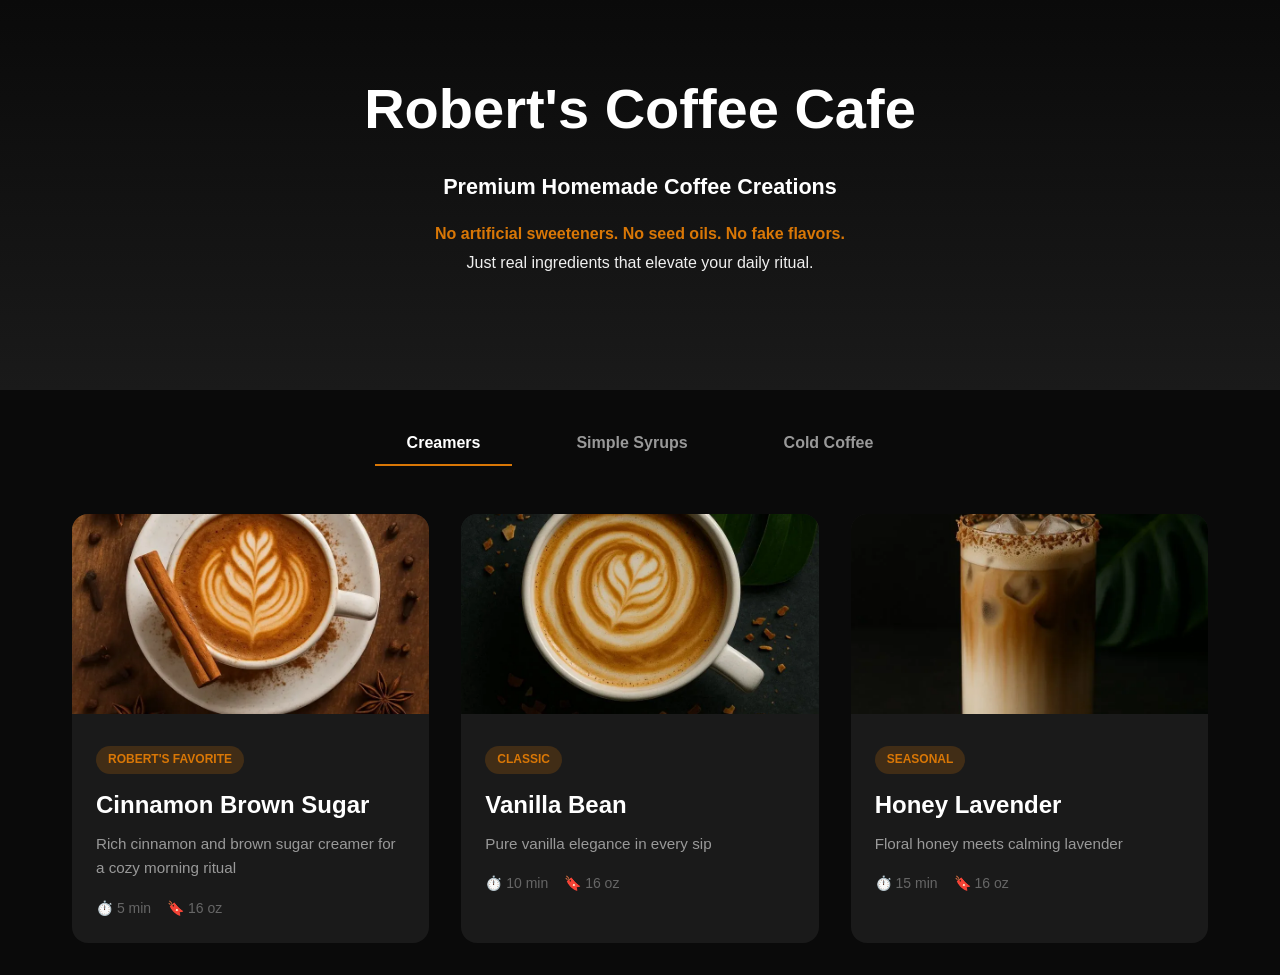
==== roberts-coffee-complete.html @ ca6c8475 "optimized images" ====
<!DOCTYPE html>
<html lang="en">
<head>
    <meta charset="UTF-8">
    <meta name="viewport" content="width=device-width, initial-scale=1.0">
    <title>Robert's Coffee Cafe</title>
    <style>
        * {
            margin: 0;
            padding: 0;
            box-sizing: border-box;
        }

        body {
            font-family: -apple-system, BlinkMacSystemFont, 'Segoe UI', sans-serif;
            background: #0a0a0a;
            color: #fff;
            line-height: 1.6;
        }

        .hero {
            text-align: center;
            padding: 4rem 2rem;
            background: linear-gradient(180deg, #0a0a0a 0%, #1a1a1a 100%);
        }

        h1 {
            font-size: 3.5rem;
            font-weight: 900;
            margin-bottom: 1rem;
        }

        .tagline {
            font-size: 1.35rem;
            color: #ffffff;
            margin-bottom: 1rem;
            font-weight: 600;
        }

        .subtitle {
            color: #f0f0f0;
            margin-bottom: 3rem;
            font-size: 1rem;
            line-height: 1.8;
            margin-top: 0.5rem;
        }

        .subtitle strong {
            color: #d97706;
        }

        .container {
            max-width: 1200px;
            margin: 0 auto;
            padding: 2rem;
        }

        .tabs {
            display: flex;
            gap: 2rem;
            justify-content: center;
            margin-bottom: 3rem;
        }

        .tab {
            padding: 0.75rem 2rem;
            background: transparent;
            border: none;
            color: #999;
            font-size: 1rem;
            font-weight: 600;
            cursor: pointer;
            border-bottom: 2px solid transparent;
            transition: all 0.3s;
        }

        .tab.active {
            color: #fff;
            border-bottom-color: #d97706;
        }

        .recipes-grid {
            display: grid;
            grid-template-columns: repeat(3, 1fr);
            gap: 2rem;
        }

        @media (max-width: 768px) {
            .recipes-grid {
                grid-template-columns: 1fr;
            }
        }

        .recipe-card {
            background: #1a1a1a;
            border-radius: 16px;
            overflow: hidden;
            cursor: pointer;
            transition: transform 0.3s;
        }

        .recipe-card:hover {
            transform: translateY(-8px);
        }

        .recipe-image {
            width: 100%;
            height: 200px;
            object-fit: cover;
        }

        .recipe-content {
            padding: 1.5rem;
        }

        .recipe-badge {
            display: inline-block;
            padding: 0.25rem 0.75rem;
            background: rgba(217, 119, 6, 0.2);
            border-radius: 20px;
            font-size: 0.75rem;
            color: #d97706;
            font-weight: 700;
            text-transform: uppercase;
            margin-bottom: 0.75rem;
        }

        .recipe-name {
            font-size: 1.5rem;
            font-weight: 800;
            margin-bottom: 0.5rem;
        }

        .recipe-description {
            color: #999;
            font-size: 0.95rem;
            margin-bottom: 1rem;
        }

        .recipe-meta {
            display: flex;
            gap: 1rem;
            font-size: 0.875rem;
            color: #666;
        }

        .modal {
            display: none;
            position: fixed;
            top: 0;
            left: 0;
            right: 0;
            bottom: 0;
            background: rgba(0, 0, 0, 0.9);
            z-index: 1000;
            padding: 2rem;
            overflow-y: auto;
        }

        .modal.active {
            display: flex;
            align-items: center;
            justify-content: center;
        }

        .modal-content {
            background: #1a1a1a;
            border-radius: 24px;
            max-width: 800px;
            width: 100%;
            max-height: 90vh;
            overflow-y: auto;
        }

        .modal-close {
            position: absolute;
            top: 1rem;
            right: 1rem;
            width: 40px;
            height: 40px;
            border-radius: 50%;
            background: #333;
            border: none;
            color: white;
            font-size: 1.5rem;
            cursor: pointer;
        }

        .modal-header {
            position: relative;
        }

        .modal-image {
            width: 100%;
            height: 300px;
            object-fit: cover;
        }

        .modal-body {
            padding: 2rem;
        }

        .detail-grid {
            display: grid;
            grid-template-columns: 1fr 1fr;
            gap: 2rem;
        }

        .detail-section h3 {
            color: #d97706;
            margin-bottom: 1rem;
        }

        .ingredient-item, .step-item {
            display: flex;
            gap: 0.5rem;
            margin-bottom: 0.75rem;
        }

        @media (max-width: 768px) {
            h1 {
                font-size: 2.5rem;
            }
            .detail-grid {
                grid-template-columns: 1fr;
            }
        }
    </style>
</head>
<body>
    <div class="hero">
        <h1>Robert's Coffee Cafe</h1>
        <p class="tagline">Premium Homemade Coffee Creations</p>
        <p class="subtitle">
            <strong>No artificial sweeteners. No seed oils. No fake flavors.</strong><br>
            Just real ingredients that elevate your daily ritual.
        </p>
    </div>

    <div class="container">
        <div class="tabs">
            <button class="tab active" onclick="switchTab('creamers')">Creamers</button>
            <button class="tab" onclick="switchTab('syrups')">Simple Syrups</button>
            <button class="tab" onclick="switchTab('coldcoffee')">Cold Coffee</button>
        </div>
        <div id="recipes-grid" class="recipes-grid"></div>
    </div>

    <div id="modal" class="modal">
        <div class="modal-content">
            <div class="modal-header">
                <button class="modal-close" onclick="closeModal()">×</button>
                <img id="modal-image" class="modal-image" src="">
            </div>
            <div class="modal-body" id="modal-body"></div>
        </div>
    </div>

    <script>
        const recipes = {
            creamers: [
                {
                    name: "Cinnamon Brown Sugar",
                    badge: "Robert's Favorite",
                    image: "./optimized/cinnamon-brown-sugar-large.webp",
                    description: "Rich cinnamon and brown sugar creamer for a cozy morning ritual",
                    prep: "5 min",
                    yield: "16 oz",
                    ingredients: [
                        "1 cup heavy cream",
                        "3 tbsp brown sugar",
                        "1 tsp cinnamon",
                        "Pinch of sea salt"
                    ],
                    instructions: [
                        "Whip heavy cream until soft peaks form",
                        "Add brown sugar and cinnamon gradually",
                        "Fold in salt and vanilla",
                        "Store in glass jar for up to 5 days"
                    ]
                },
                {
                    name: "Vanilla Bean",
                    badge: "Classic",
                    image: "./optimized/vanilla-bean-large.webp",
                    description: "Pure vanilla elegance in every sip",
                    prep: "10 min",
                    yield: "16 oz",
                    ingredients: [
                        "1 cup heavy cream",
                        "1 vanilla bean (scraped)",
                        "2 tbsp maple syrup",
                        "Pinch of sea salt"
                    ],
                    instructions: [
                        "Scrape vanilla bean pods",
                        "Heat cream gently with vanilla",
                        "Add maple syrup and salt",
                        "Cool and store in refrigerator"
                    ]
                },
                {
                    name: "Honey Lavender",
                    badge: "Seasonal",
                    image: "./optimized/honey-lavender-large.webp",
                    description: "Floral honey meets calming lavender",
                    prep: "15 min",
                    yield: "16 oz",
                    ingredients: [
                        "1 cup heavy cream",
                        "3 tbsp raw honey",
                        "1 tsp dried lavender",
                        "Splash of vanilla"
                    ],
                    instructions: [
                        "Steep lavender in warm cream",
                        "Strain and cool completely",
                        "Whisk in honey until smooth",
                        "Refrigerate before use"
                    ]
                }
            ],
            syrups: [
                {
                    name: "Simple Syrup",
                    badge: "Essential",
                    image: "./optimized/simple-syrup-large.webp",
                    description: "The foundation of perfect coffee sweetness",
                    prep: "10 min",
                    yield: "8 oz",
                    ingredients: [
                        "1 cup sugar",
                        "1 cup water",
                        "Pinch of sea salt"
                    ],
                    instructions: [
                        "Combine sugar and water in saucepan",
                        "Heat until sugar dissolves completely",
                        "Add pinch of salt",
                        "Cool and store in glass bottle"
                    ]
                },
                {
                    name: "Maple Cinnamon",
                    badge: "Fall Favorite",
                    image: "./optimized/maple-cinnamon-large.webp",
                    description: "Warm maple with a cinnamon kick",
                    prep: "15 min",
                    yield: "8 oz",
                    ingredients: [
                        "1 cup maple syrup",
                        "2 tbsp water",
                        "1.5 tsp cinnamon",
                        "Pinch of nutmeg"
                    ],
                    instructions: [
                        "Warm maple syrup gently",
                        "Add cinnamon and nutmeg",
                        "Stir well and cool",
                        "Use 1-2 tbsp per coffee"
                    ]
                },
                {
                    name: "Pumpkin Spice",
                    badge: "Seasonal",
                    image: "./optimized/pumpkin-spice-large.webp",
                    description: "Autumn in a bottle",
                    prep: "15 min",
                    yield: "8 oz",
                    ingredients: [
                        "1 cup sugar",
                        "3/4 cup water",
                        "1 tbsp pumpkin puree",
                        "1 tsp pumpkin pie spice"
                    ],
                    instructions: [
                        "Combine sugar and water, heat until dissolved",
                        "Whisk in pumpkin puree smoothly",
                        "Add pumpkin pie spice and stir",
                        "Cool and store properly"
                    ]
                }
            ],
            coldcoffee: [
                {
                    name: "Cold Brew",
                    badge: "Smooth & Bold",
                    image: "./optimized/cold-brew-large.webp",
                    description: "Smooth, cold-steeped perfection",
                    prep: "24 hours",
                    yield: "32 oz",
                    ingredients: [
                        "1 cup coarse coffee grounds",
                        "4 cups cold filtered water",
                        "Optional: sea salt"
                    ],
                    instructions: [
                        "Add grounds to large jar",
                        "Pour cold water over grounds",
                        "Stir gently, cover and refrigerate",
                        "Strain after 24 hours through cheesecloth"
                    ]
                },
                {
                    name: "Cinnamon Cold Foam",
                    badge: "Silky & Light",
                    image: "./optimized/cinnamon-cold-foam-large.webp",
                    description: "Airy cinnamon foam on cold brew",
                    prep: "5 min",
                    yield: "12 oz",
                    ingredients: [
                        "1/2 cup cold milk or cream",
                        "1 tsp cinnamon",
                        "1 tsp vanilla",
                        "1 tbsp sugar"
                    ],
                    instructions: [
                        "Pour cold milk into frother",
                        "Add cinnamon, vanilla, and sugar",
                        "Froth until tripled in volume",
                        "Top cold brew with fluffy foam"
                    ]
                },
                {
                    name: "Iced Vanilla Latte",
                    badge: "Creamy Classic",
                    image: "./optimized/iced-vanilla-latte-large.webp",
                    description: "Silky vanilla in an iced glass",
                    prep: "3 min",
                    yield: "12 oz",
                    ingredients: [
                        "2 oz espresso (or strong coffee)",
                        "8 oz cold milk",
                        "1 tbsp vanilla syrup",
                        "Ice cubes"
                    ],
                    instructions: [
                        "Prepare espresso and let cool slightly",
                        "Fill glass with ice",
                        "Add vanilla syrup to glass",
                        "Pour espresso, then milk. Stir and enjoy!"
                    ]
                }
            ]
        };

        let currentTab = 'creamers';

        function renderRecipes(tab) {
            const grid = document.getElementById('recipes-grid');
            grid.innerHTML = '';

            recipes[tab].forEach(recipe => {
                const card = document.createElement('div');
                card.className = 'recipe-card';
                card.onclick = () => openModal(recipe);

                card.innerHTML = `
                    <img src="${recipe.image}" alt="${recipe.name}" class="recipe-image">
                    <div class="recipe-content">
                        <span class="recipe-badge">${recipe.badge}</span>
                        <h2 class="recipe-name">${recipe.name}</h2>
                        <p class="recipe-description">${recipe.description}</p>
                        <div class="recipe-meta">
                            <span>⏱️ ${recipe.prep}</span>
                            <span>🔖 ${recipe.yield}</span>
                        </div>
                    </div>
                `;

                grid.appendChild(card);
            });
        }

        function switchTab(tab) {
            currentTab = tab;
            document.querySelectorAll('.tab').forEach(el => el.classList.remove('active'));
            event.target.classList.add('active');
            renderRecipes(tab);
        }

        function openModal(recipe) {
            const modal = document.getElementById('modal');
            document.getElementById('modal-image').src = recipe.image;

            let ingredientsList = recipe.ingredients.map(ing => `<div class="ingredient-item">✓ ${ing}</div>`).join('');
            let instructionsList = recipe.instructions.map((step, idx) => `<div class="step-item"><strong>${idx + 1}.</strong> ${step}</div>`).join('');

            document.getElementById('modal-body').innerHTML = `
                <h1 style="color: #d97706; margin-bottom: 1rem;">${recipe.name}</h1>
                <div class="detail-grid">
                    <div>
                        <h3>Ingredients</h3>
                        ${ingredientsList}
                    </div>
                    <div>
                        <h3>Instructions</h3>
                        ${instructionsList}
                    </div>
                </div>
            `;

            modal.classList.add('active');
        }

        function closeModal() {
            document.getElementById('modal').classList.remove('active');
        }

        // Initialize
        renderRecipes(currentTab);
    </script>
</body>
</html>
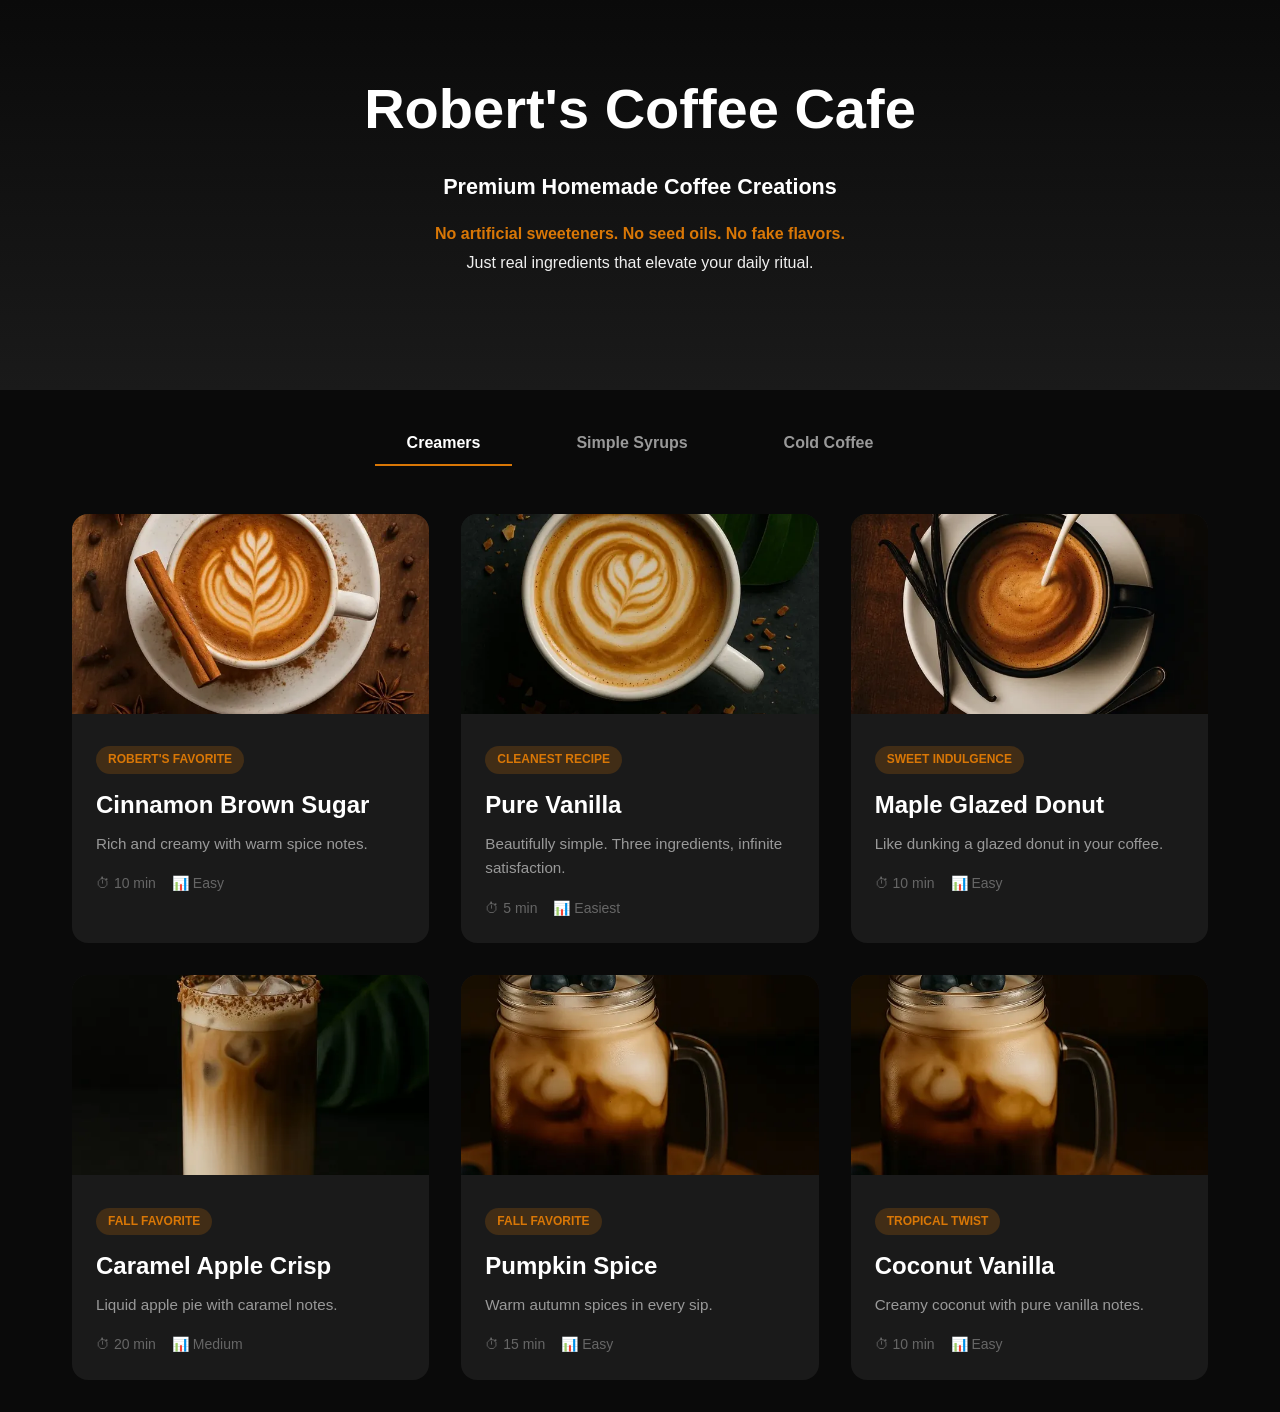
==== commit a08217c4: "Use thumbnails for recipe cards" ====
--- a/roberts-coffee-complete.html
+++ b/roberts-coffee-complete.html
@@ -4,228 +4,7 @@
     <meta charset="UTF-8">
     <meta name="viewport" content="width=device-width, initial-scale=1.0">
     <title>Robert's Coffee Cafe</title>
-    <style>
-        * {
-            margin: 0;
-            padding: 0;
-            box-sizing: border-box;
-        }
-
-        body {
-            font-family: -apple-system, BlinkMacSystemFont, 'Segoe UI', sans-serif;
-            background: #0a0a0a;
-            color: #fff;
-            line-height: 1.6;
-        }
-
-        .hero {
-            text-align: center;
-            padding: 4rem 2rem;
-            background: linear-gradient(180deg, #0a0a0a 0%, #1a1a1a 100%);
-        }
-
-        h1 {
-            font-size: 3.5rem;
-            font-weight: 900;
-            margin-bottom: 1rem;
-        }
-
-        .tagline {
-            font-size: 1.35rem;
-            color: #ffffff;
-            margin-bottom: 1rem;
-            font-weight: 600;
-        }
-
-        .subtitle {
-            color: #f0f0f0;
-            margin-bottom: 3rem;
-            font-size: 1rem;
-            line-height: 1.8;
-            margin-top: 0.5rem;
-        }
-
-        .subtitle strong {
-            color: #d97706;
-        }
-
-        .container {
-            max-width: 1200px;
-            margin: 0 auto;
-            padding: 2rem;
-        }
-
-        .tabs {
-            display: flex;
-            gap: 2rem;
-            justify-content: center;
-            margin-bottom: 3rem;
-        }
-
-        .tab {
-            padding: 0.75rem 2rem;
-            background: transparent;
-            border: none;
-            color: #999;
-            font-size: 1rem;
-            font-weight: 600;
-            cursor: pointer;
-            border-bottom: 2px solid transparent;
-            transition: all 0.3s;
-        }
-
-        .tab.active {
-            color: #fff;
-            border-bottom-color: #d97706;
-        }
-
-        .recipes-grid {
-            display: grid;
-            grid-template-columns: repeat(3, 1fr);
-            gap: 2rem;
-        }
-
-        @media (max-width: 768px) {
-            .recipes-grid {
-                grid-template-columns: 1fr;
-            }
-        }
-
-        .recipe-card {
-            background: #1a1a1a;
-            border-radius: 16px;
-            overflow: hidden;
-            cursor: pointer;
-            transition: transform 0.3s;
-        }
-
-        .recipe-card:hover {
-            transform: translateY(-8px);
-        }
-
-        .recipe-image {
-            width: 100%;
-            height: 200px;
-            object-fit: cover;
-        }
-
-        .recipe-content {
-            padding: 1.5rem;
-        }
-
-        .recipe-badge {
-            display: inline-block;
-            padding: 0.25rem 0.75rem;
-            background: rgba(217, 119, 6, 0.2);
-            border-radius: 20px;
-            font-size: 0.75rem;
-            color: #d97706;
-            font-weight: 700;
-            text-transform: uppercase;
-            margin-bottom: 0.75rem;
-        }
-
-        .recipe-name {
-            font-size: 1.5rem;
-            font-weight: 800;
-            margin-bottom: 0.5rem;
-        }
-
-        .recipe-description {
-            color: #999;
-            font-size: 0.95rem;
-            margin-bottom: 1rem;
-        }
-
-        .recipe-meta {
-            display: flex;
-            gap: 1rem;
-            font-size: 0.875rem;
-            color: #666;
-        }
-
-        .modal {
-            display: none;
-            position: fixed;
-            top: 0;
-            left: 0;
-            right: 0;
-            bottom: 0;
-            background: rgba(0, 0, 0, 0.9);
-            z-index: 1000;
-            padding: 2rem;
-            overflow-y: auto;
-        }
-
-        .modal.active {
-            display: flex;
-            align-items: center;
-            justify-content: center;
-        }
-
-        .modal-content {
-            background: #1a1a1a;
-            border-radius: 24px;
-            max-width: 800px;
-            width: 100%;
-            max-height: 90vh;
-            overflow-y: auto;
-        }
-
-        .modal-close {
-            position: absolute;
-            top: 1rem;
-            right: 1rem;
-            width: 40px;
-            height: 40px;
-            border-radius: 50%;
-            background: #333;
-            border: none;
-            color: white;
-            font-size: 1.5rem;
-            cursor: pointer;
-        }
-
-        .modal-header {
-            position: relative;
-        }
-
-        .modal-image {
-            width: 100%;
-            height: 300px;
-            object-fit: cover;
-        }
-
-        .modal-body {
-            padding: 2rem;
-        }
-
-        .detail-grid {
-            display: grid;
-            grid-template-columns: 1fr 1fr;
-            gap: 2rem;
-        }
-
-        .detail-section h3 {
-            color: #d97706;
-            margin-bottom: 1rem;
-        }
-
-        .ingredient-item, .step-item {
-            display: flex;
-            gap: 0.5rem;
-            margin-bottom: 0.75rem;
-        }
-
-        @media (max-width: 768px) {
-            h1 {
-                font-size: 2.5rem;
-            }
-            .detail-grid {
-                grid-template-columns: 1fr;
-            }
-        }
-    </style>
+    <link rel="stylesheet" href="styles.css">
 </head>
 <body>
     <div class="hero">
@@ -256,259 +35,6 @@
         </div>
     </div>
 
-    <script>
-        const recipes = {
-            creamers: [
-                {
-                    name: "Cinnamon Brown Sugar",
-                    badge: "Robert's Favorite",
-                    image: "./optimized/cinnamon-brown-sugar-large.webp",
-                    description: "Rich cinnamon and brown sugar creamer for a cozy morning ritual",
-                    prep: "5 min",
-                    yield: "16 oz",
-                    ingredients: [
-                        "1 cup heavy cream",
-                        "3 tbsp brown sugar",
-                        "1 tsp cinnamon",
-                        "Pinch of sea salt"
-                    ],
-                    instructions: [
-                        "Whip heavy cream until soft peaks form",
-                        "Add brown sugar and cinnamon gradually",
-                        "Fold in salt and vanilla",
-                        "Store in glass jar for up to 5 days"
-                    ]
-                },
-                {
-                    name: "Vanilla Bean",
-                    badge: "Classic",
-                    image: "./optimized/vanilla-bean-large.webp",
-                    description: "Pure vanilla elegance in every sip",
-                    prep: "10 min",
-                    yield: "16 oz",
-                    ingredients: [
-                        "1 cup heavy cream",
-                        "1 vanilla bean (scraped)",
-                        "2 tbsp maple syrup",
-                        "Pinch of sea salt"
-                    ],
-                    instructions: [
-                        "Scrape vanilla bean pods",
-                        "Heat cream gently with vanilla",
-                        "Add maple syrup and salt",
-                        "Cool and store in refrigerator"
-                    ]
-                },
-                {
-                    name: "Honey Lavender",
-                    badge: "Seasonal",
-                    image: "./optimized/honey-lavender-large.webp",
-                    description: "Floral honey meets calming lavender",
-                    prep: "15 min",
-                    yield: "16 oz",
-                    ingredients: [
-                        "1 cup heavy cream",
-                        "3 tbsp raw honey",
-                        "1 tsp dried lavender",
-                        "Splash of vanilla"
-                    ],
-                    instructions: [
-                        "Steep lavender in warm cream",
-                        "Strain and cool completely",
-                        "Whisk in honey until smooth",
-                        "Refrigerate before use"
-                    ]
-                }
-            ],
-            syrups: [
-                {
-                    name: "Simple Syrup",
-                    badge: "Essential",
-                    image: "./optimized/simple-syrup-large.webp",
-                    description: "The foundation of perfect coffee sweetness",
-                    prep: "10 min",
-                    yield: "8 oz",
-                    ingredients: [
-                        "1 cup sugar",
-                        "1 cup water",
-                        "Pinch of sea salt"
-                    ],
-                    instructions: [
-                        "Combine sugar and water in saucepan",
-                        "Heat until sugar dissolves completely",
-                        "Add pinch of salt",
-                        "Cool and store in glass bottle"
-                    ]
-                },
-                {
-                    name: "Maple Cinnamon",
-                    badge: "Fall Favorite",
-                    image: "./optimized/maple-cinnamon-large.webp",
-                    description: "Warm maple with a cinnamon kick",
-                    prep: "15 min",
-                    yield: "8 oz",
-                    ingredients: [
-                        "1 cup maple syrup",
-                        "2 tbsp water",
-                        "1.5 tsp cinnamon",
-                        "Pinch of nutmeg"
-                    ],
-                    instructions: [
-                        "Warm maple syrup gently",
-                        "Add cinnamon and nutmeg",
-                        "Stir well and cool",
-                        "Use 1-2 tbsp per coffee"
-                    ]
-                },
-                {
-                    name: "Pumpkin Spice",
-                    badge: "Seasonal",
-                    image: "./optimized/pumpkin-spice-large.webp",
-                    description: "Autumn in a bottle",
-                    prep: "15 min",
-                    yield: "8 oz",
-                    ingredients: [
-                        "1 cup sugar",
-                        "3/4 cup water",
-                        "1 tbsp pumpkin puree",
-                        "1 tsp pumpkin pie spice"
-                    ],
-                    instructions: [
-                        "Combine sugar and water, heat until dissolved",
-                        "Whisk in pumpkin puree smoothly",
-                        "Add pumpkin pie spice and stir",
-                        "Cool and store properly"
-                    ]
-                }
-            ],
-            coldcoffee: [
-                {
-                    name: "Cold Brew",
-                    badge: "Smooth & Bold",
-                    image: "./optimized/cold-brew-large.webp",
-                    description: "Smooth, cold-steeped perfection",
-                    prep: "24 hours",
-                    yield: "32 oz",
-                    ingredients: [
-                        "1 cup coarse coffee grounds",
-                        "4 cups cold filtered water",
-                        "Optional: sea salt"
-                    ],
-                    instructions: [
-                        "Add grounds to large jar",
-                        "Pour cold water over grounds",
-                        "Stir gently, cover and refrigerate",
-                        "Strain after 24 hours through cheesecloth"
-                    ]
-                },
-                {
-                    name: "Cinnamon Cold Foam",
-                    badge: "Silky & Light",
-                    image: "./optimized/cinnamon-cold-foam-large.webp",
-                    description: "Airy cinnamon foam on cold brew",
-                    prep: "5 min",
-                    yield: "12 oz",
-                    ingredients: [
-                        "1/2 cup cold milk or cream",
-                        "1 tsp cinnamon",
-                        "1 tsp vanilla",
-                        "1 tbsp sugar"
-                    ],
-                    instructions: [
-                        "Pour cold milk into frother",
-                        "Add cinnamon, vanilla, and sugar",
-                        "Froth until tripled in volume",
-                        "Top cold brew with fluffy foam"
-                    ]
-                },
-                {
-                    name: "Iced Vanilla Latte",
-                    badge: "Creamy Classic",
-                    image: "./optimized/iced-vanilla-latte-large.webp",
-                    description: "Silky vanilla in an iced glass",
-                    prep: "3 min",
-                    yield: "12 oz",
-                    ingredients: [
-                        "2 oz espresso (or strong coffee)",
-                        "8 oz cold milk",
-                        "1 tbsp vanilla syrup",
-                        "Ice cubes"
-                    ],
-                    instructions: [
-                        "Prepare espresso and let cool slightly",
-                        "Fill glass with ice",
-                        "Add vanilla syrup to glass",
-                        "Pour espresso, then milk. Stir and enjoy!"
-                    ]
-                }
-            ]
-        };
-
-        let currentTab = 'creamers';
-
-        function renderRecipes(tab) {
-            const grid = document.getElementById('recipes-grid');
-            grid.innerHTML = '';
-
-            recipes[tab].forEach(recipe => {
-                const card = document.createElement('div');
-                card.className = 'recipe-card';
-                card.onclick = () => openModal(recipe);
-
-                card.innerHTML = `
-                    <img src="${recipe.image}" alt="${recipe.name}" class="recipe-image">
-                    <div class="recipe-content">
-                        <span class="recipe-badge">${recipe.badge}</span>
-                        <h2 class="recipe-name">${recipe.name}</h2>
-                        <p class="recipe-description">${recipe.description}</p>
-                        <div class="recipe-meta">
-                            <span>⏱️ ${recipe.prep}</span>
-                            <span>🔖 ${recipe.yield}</span>
-                        </div>
-                    </div>
-                `;
-
-                grid.appendChild(card);
-            });
-        }
-
-        function switchTab(tab) {
-            currentTab = tab;
-            document.querySelectorAll('.tab').forEach(el => el.classList.remove('active'));
-            event.target.classList.add('active');
-            renderRecipes(tab);
-        }
-
-        function openModal(recipe) {
-            const modal = document.getElementById('modal');
-            document.getElementById('modal-image').src = recipe.image;
-
-            let ingredientsList = recipe.ingredients.map(ing => `<div class="ingredient-item">✓ ${ing}</div>`).join('');
-            let instructionsList = recipe.instructions.map((step, idx) => `<div class="step-item"><strong>${idx + 1}.</strong> ${step}</div>`).join('');
-
-            document.getElementById('modal-body').innerHTML = `
-                <h1 style="color: #d97706; margin-bottom: 1rem;">${recipe.name}</h1>
-                <div class="detail-grid">
-                    <div>
-                        <h3>Ingredients</h3>
-                        ${ingredientsList}
-                    </div>
-                    <div>
-                        <h3>Instructions</h3>
-                        ${instructionsList}
-                    </div>
-                </div>
-            `;
-
-            modal.classList.add('active');
-        }
-
-        function closeModal() {
-            document.getElementById('modal').classList.remove('active');
-        }
-
-        // Initialize
-        renderRecipes(currentTab);
-    </script>
+    <script src="app.js"></script>
 </body>
-</html>+</html>
--- a/styles.css
+++ b/styles.css
@@ -0,0 +1,220 @@
+* {
+    margin: 0;
+    padding: 0;
+    box-sizing: border-box;
+}
+
+body {
+    font-family: -apple-system, BlinkMacSystemFont, 'Segoe UI', sans-serif;
+    background: #0a0a0a;
+    color: #fff;
+    line-height: 1.6;
+}
+
+.hero {
+    text-align: center;
+    padding: 4rem 2rem;
+    background: linear-gradient(180deg, #0a0a0a 0%, #1a1a1a 100%);
+}
+
+h1 {
+    font-size: 3.5rem;
+    font-weight: 900;
+    margin-bottom: 1rem;
+}
+
+.tagline {
+    font-size: 1.35rem;
+    color: #ffffff;
+    margin-bottom: 1rem;
+    font-weight: 600;
+}
+
+.subtitle {
+    color: #f0f0f0;
+    margin-bottom: 3rem;
+    font-size: 1rem;
+    line-height: 1.8;
+    margin-top: 0.5rem;
+}
+
+.subtitle strong {
+    color: #d97706;
+}
+
+.container {
+    max-width: 1200px;
+    margin: 0 auto;
+    padding: 2rem;
+}
+
+.tabs {
+    display: flex;
+    gap: 2rem;
+    justify-content: center;
+    margin-bottom: 3rem;
+}
+
+.tab {
+    padding: 0.75rem 2rem;
+    background: transparent;
+    border: none;
+    color: #999;
+    font-size: 1rem;
+    font-weight: 600;
+    cursor: pointer;
+    border-bottom: 2px solid transparent;
+    transition: all 0.3s;
+}
+
+.tab.active {
+    color: #fff;
+    border-bottom-color: #d97706;
+}
+
+.recipes-grid {
+    display: grid;
+    grid-template-columns: repeat(3, 1fr);
+    gap: 2rem;
+}
+
+@media (max-width: 768px) {
+    .recipes-grid {
+        grid-template-columns: 1fr;
+    }
+}
+
+.recipe-card {
+    background: #1a1a1a;
+    border-radius: 16px;
+    overflow: hidden;
+    cursor: pointer;
+    transition: transform 0.3s;
+}
+
+.recipe-card:hover {
+    transform: translateY(-8px);
+}
+
+.recipe-image {
+    width: 100%;
+    height: 200px;
+    object-fit: cover;
+}
+
+.recipe-content {
+    padding: 1.5rem;
+}
+
+.recipe-badge {
+    display: inline-block;
+    padding: 0.25rem 0.75rem;
+    background: rgba(217, 119, 6, 0.2);
+    border-radius: 20px;
+    font-size: 0.75rem;
+    color: #d97706;
+    font-weight: 700;
+    text-transform: uppercase;
+    margin-bottom: 0.75rem;
+}
+
+.recipe-name {
+    font-size: 1.5rem;
+    font-weight: 800;
+    margin-bottom: 0.5rem;
+}
+
+.recipe-description {
+    color: #999;
+    font-size: 0.95rem;
+    margin-bottom: 1rem;
+}
+
+.recipe-meta {
+    display: flex;
+    gap: 1rem;
+    font-size: 0.875rem;
+    color: #666;
+}
+
+.modal {
+    display: none;
+    position: fixed;
+    top: 0;
+    left: 0;
+    right: 0;
+    bottom: 0;
+    background: rgba(0, 0, 0, 0.9);
+    z-index: 1000;
+    padding: 2rem;
+    overflow-y: auto;
+}
+
+.modal.active {
+    display: flex;
+    align-items: center;
+    justify-content: center;
+}
+
+.modal-content {
+    background: #1a1a1a;
+    border-radius: 24px;
+    max-width: 800px;
+    width: 100%;
+    max-height: 90vh;
+    overflow-y: auto;
+}
+
+.modal-close {
+    position: absolute;
+    top: 1rem;
+    right: 1rem;
+    width: 40px;
+    height: 40px;
+    border-radius: 50%;
+    background: #333;
+    border: none;
+    color: white;
+    font-size: 1.5rem;
+    cursor: pointer;
+}
+
+.modal-header {
+    position: relative;
+}
+
+.modal-image {
+    width: 100%;
+    height: 300px;
+    object-fit: cover;
+}
+
+.modal-body {
+    padding: 2rem;
+}
+
+.detail-grid {
+    display: grid;
+    grid-template-columns: 1fr 1fr;
+    gap: 2rem;
+}
+
+.detail-section h3 {
+    color: #d97706;
+    margin-bottom: 1rem;
+}
+
+.ingredient-item, .step-item {
+    display: flex;
+    gap: 0.5rem;
+    margin-bottom: 0.75rem;
+}
+
+@media (max-width: 768px) {
+    h1 {
+        font-size: 2.5rem;
+    }
+    .detail-grid {
+        grid-template-columns: 1fr;
+    }
+}
